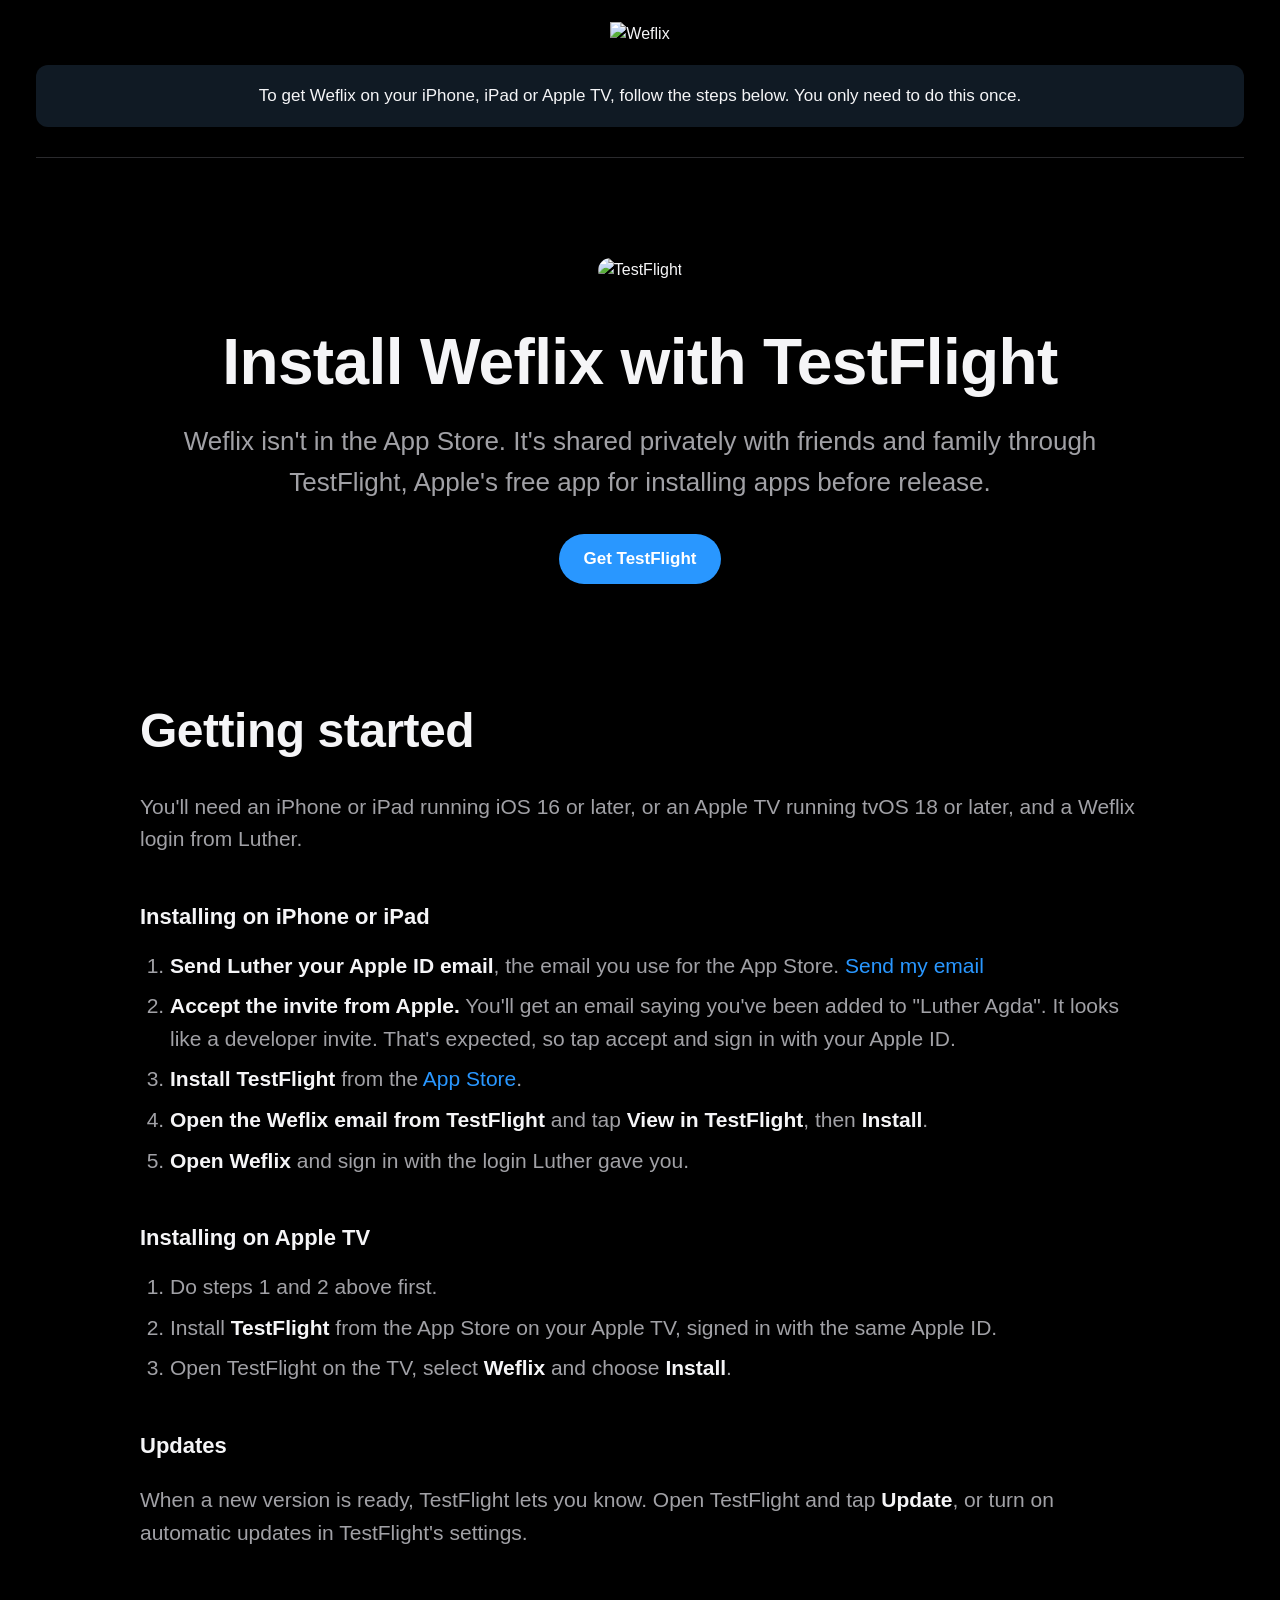
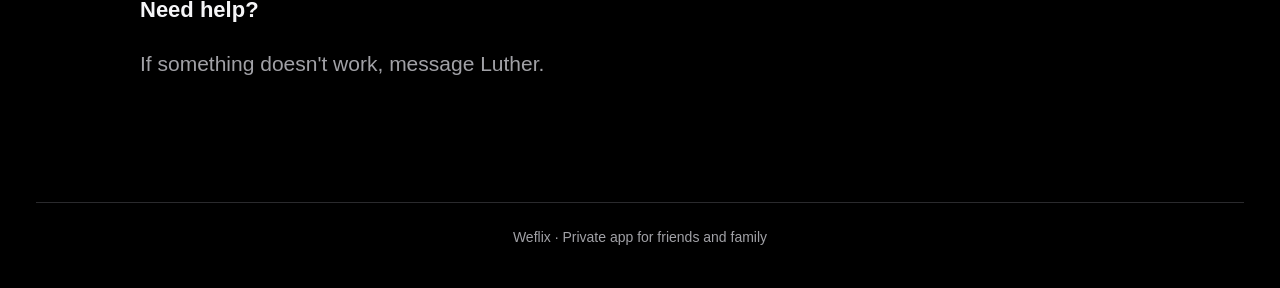
==== web/public/apple/index.html @ 0a8604f0 "feat(server): serve weflix.me/apple, /android install guides and APK downloads Add the two static in" ====
<!doctype html>
<html lang="en">
<head>
<meta charset="utf-8">
<meta name="viewport" content="width=device-width, initial-scale=1">
<title>Get Weflix on iPhone, iPad &amp; Apple TV</title>
<style>
  /* ===== Edit colours here ===== */
  :root { --bg:#000; --text:#f5f5f7; --muted:#a1a1a6; --line:#2a2a2d; --notice:#101a24; --link:#2997ff; }
  * { box-sizing:border-box; }
  body { margin:0; background:var(--bg); color:var(--text); font-family:-apple-system,BlinkMacSystemFont,"SF Pro Text","Segoe UI",Roboto,"Helvetica Neue",sans-serif; line-height:1.55; -webkit-font-smoothing:antialiased; }
  .wrap { max-width:1240px; margin:0 auto; padding:0 16px; }
  .brand { text-align:center; padding:22px 0 18px; }
  .brand img { height:34px; width:auto; }
  .notice { background:var(--notice); border-radius:12px; padding:18px 24px; text-align:center; font-size:17px; }
  hr.sep { border:0; border-top:1px solid var(--line); margin:30px 0 0; }
  .hero { text-align:center; padding:100px 0 110px; }
  .hero img { width:190px; height:190px; border-radius:42px; }
  .hero h1 { font-size:clamp(36px,6vw,64px); line-height:1.1; letter-spacing:-.01em; margin:44px 0 24px; }
  .hero p { color:var(--muted); font-size:clamp(18px,2.4vw,26px); max-width:1000px; margin:0 auto; }
  .hero .btn { margin-top:32px; }
  .content { max-width:1000px; margin:0 auto; padding-bottom:100px; }
  h2 { font-size:clamp(32px,4.5vw,48px); letter-spacing:-.01em; margin:0 0 22px; }
  h3 { font-size:22px; margin:44px 0 12px; }
  p, li { font-size:clamp(17px,1.8vw,21px); color:var(--muted); }
  p strong, li strong { color:var(--text); }
  ol, ul { padding-left:30px; }
  li { margin-bottom:8px; }
  a { color:var(--link); text-decoration:none; }
  a:hover { text-decoration:underline; }
  .btn { display:inline-block; background:var(--link); color:#fff; font-weight:600; font-size:17px; padding:12px 24px; border-radius:980px; }
  .btn:hover { text-decoration:none; opacity:.9; }
  code { background:#1c1c1e; padding:2px 8px; border-radius:6px; color:var(--text); }
  footer { border-top:1px solid var(--line); color:var(--muted); font-size:14px; text-align:center; padding:24px 0 40px; }
</style>
</head>
<body>
<div class="wrap">
  <!-- Weflix wordmark (replace the URL if your logo moves) -->
  <div class="brand"><img src="https://Weflix.me/api/v2/branding/assets/wordmark?v=86c251ab92b90d9a.webp" alt="Weflix"></div>
  <div class="notice">To get Weflix on your iPhone, iPad or Apple TV, follow the steps below. You only need to do this once.</div>
  <hr class="sep">

  <section class="hero">
    <!-- TestFlight icon: save a copy next to this file as testflight.png -->
    <img src="https://testflight.apple.com/images/tf-web-ios-512-dark.png" alt="TestFlight">
    <h1>Install Weflix with TestFlight</h1>
    <p>Weflix isn't in the App Store. It's shared privately with friends and family through TestFlight, Apple's free app for installing apps before release.</p>
    <a class="btn" href="https://apps.apple.com/app/testflight/id899247664">Get TestFlight</a>
  </section>

  <section class="content">
    <h2>Getting started</h2>
    <p>You'll need an iPhone or iPad running iOS 16 or later, or an Apple TV running tvOS 18 or later, and a Weflix login from Luther.</p>

    <h3>Installing on iPhone or iPad</h3>
    <ol>
      <li><strong>Send Luther your Apple ID email</strong>, the email you use for the App Store. <a href="mailto:hello@lutheragda.com?subject=Weflix%20TestFlight%20invite&amp;body=My%20Apple%20ID%20email%20is%3A%20">Send my email</a></li>
      <li><strong>Accept the invite from Apple.</strong> You'll get an email saying you've been added to "Luther Agda". It looks like a developer invite. That's expected, so tap accept and sign in with your Apple ID.</li>
      <li><strong>Install TestFlight</strong> from the <a href="https://apps.apple.com/app/testflight/id899247664">App Store</a>.</li>
      <li><strong>Open the Weflix email from TestFlight</strong> and tap <strong>View in TestFlight</strong>, then <strong>Install</strong>.</li>
      <li><strong>Open Weflix</strong> and sign in with the login Luther gave you.</li>
    </ol>

    <h3>Installing on Apple TV</h3>
    <ol>
      <li>Do steps 1 and 2 above first.</li>
      <li>Install <strong>TestFlight</strong> from the App Store on your Apple TV, signed in with the same Apple ID.</li>
      <li>Open TestFlight on the TV, select <strong>Weflix</strong> and choose <strong>Install</strong>.</li>
    </ol>

    <h3>Updates</h3>
    <p>When a new version is ready, TestFlight lets you know. Open TestFlight and tap <strong>Update</strong>, or turn on automatic updates in TestFlight's settings.</p>

    <h3>Need help?</h3>
    <p>If something doesn't work, message Luther.</p>
  </section>

  <footer>Weflix · Private app for friends and family</footer>
</div>
</body>
</html>
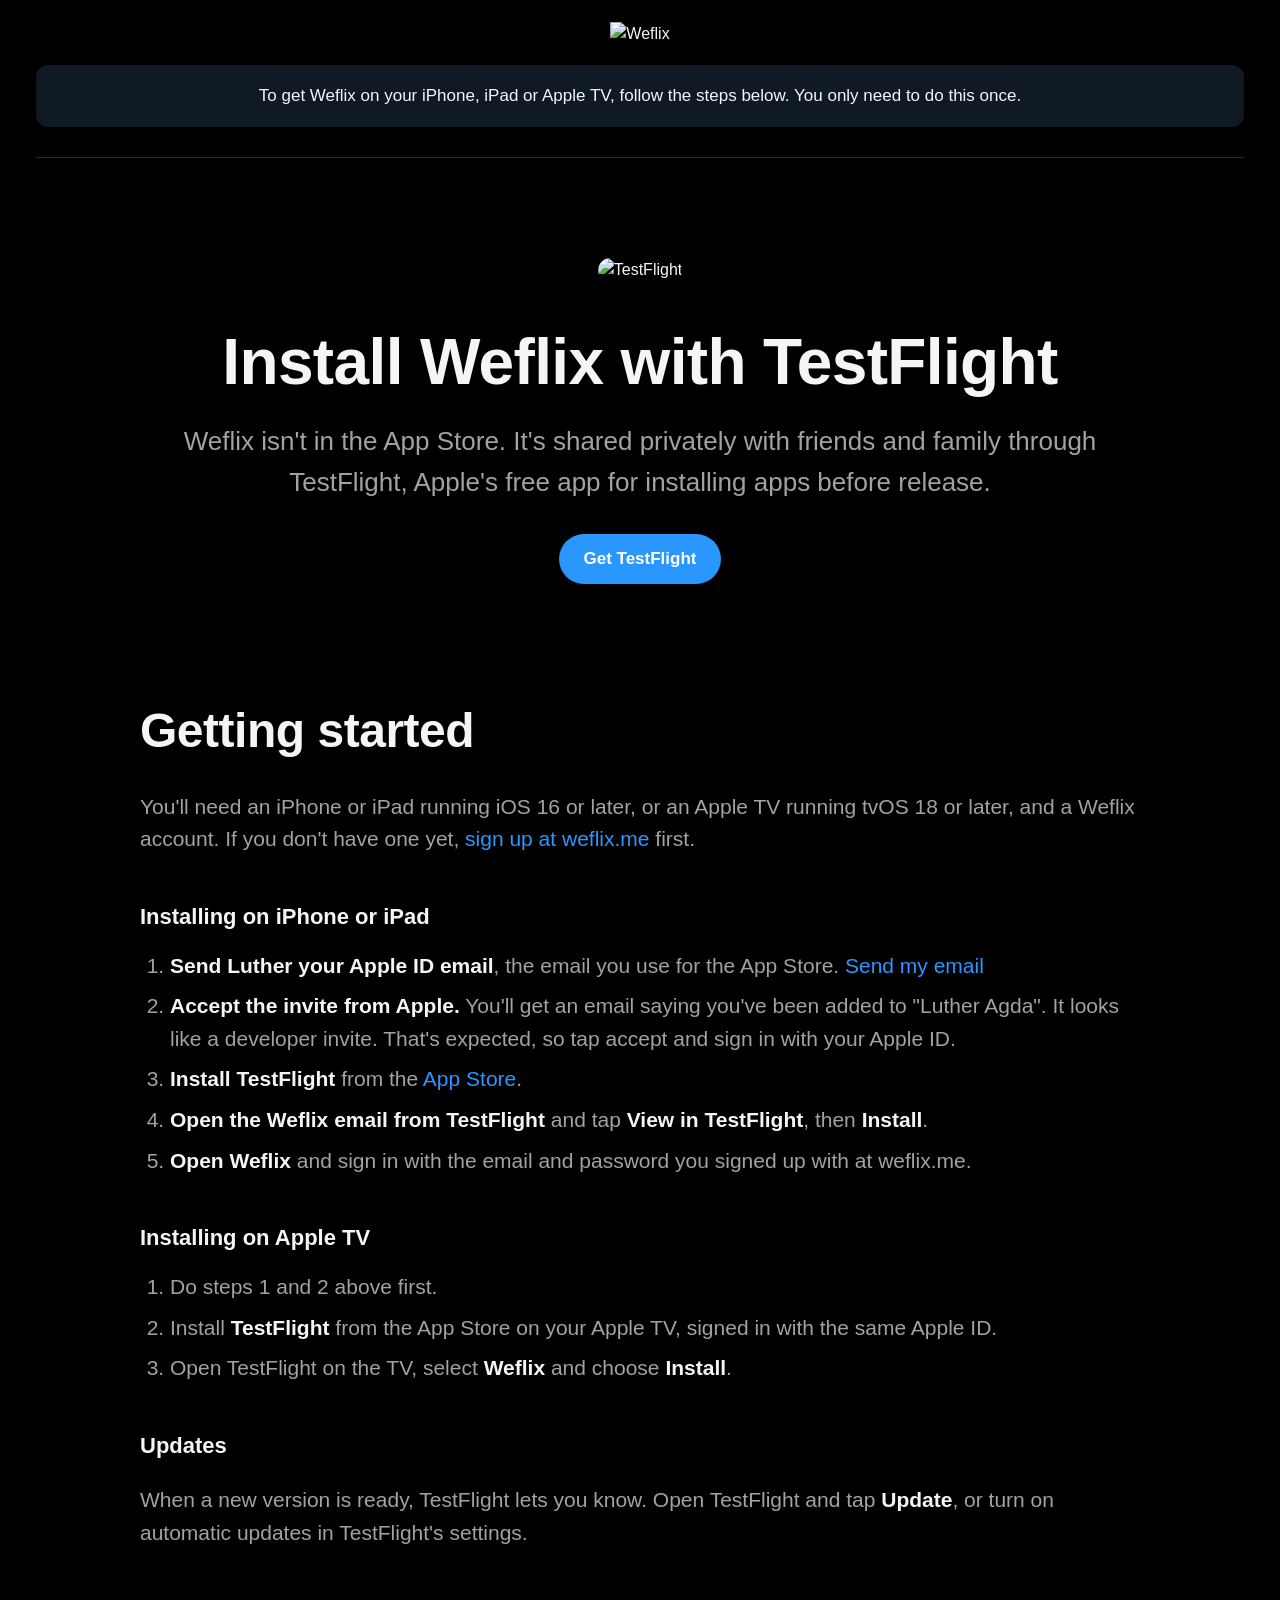
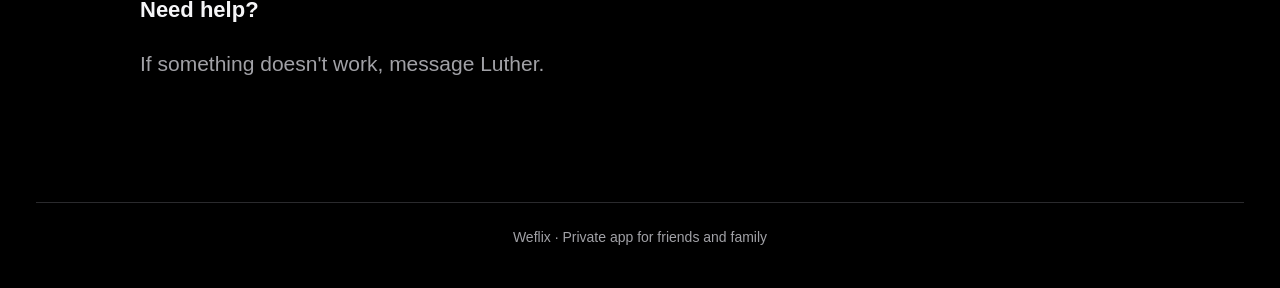
==== commit a7135a9f: "fix(server): redirect bare /apple and /android to their trailing-slash URL android/index.html's app " ====
--- a/web/public/apple/index.html
+++ b/web/public/apple/index.html
@@ -51,7 +51,7 @@
 
   <section class="content">
     <h2>Getting started</h2>
-    <p>You'll need an iPhone or iPad running iOS 16 or later, or an Apple TV running tvOS 18 or later, and a Weflix login from Luther.</p>
+    <p>You'll need an iPhone or iPad running iOS 16 or later, or an Apple TV running tvOS 18 or later, and a Weflix account. If you don't have one yet, <a href="https://weflix.me">sign up at weflix.me</a> first.</p>
 
     <h3>Installing on iPhone or iPad</h3>
     <ol>
@@ -59,7 +59,7 @@
       <li><strong>Accept the invite from Apple.</strong> You'll get an email saying you've been added to "Luther Agda". It looks like a developer invite. That's expected, so tap accept and sign in with your Apple ID.</li>
       <li><strong>Install TestFlight</strong> from the <a href="https://apps.apple.com/app/testflight/id899247664">App Store</a>.</li>
       <li><strong>Open the Weflix email from TestFlight</strong> and tap <strong>View in TestFlight</strong>, then <strong>Install</strong>.</li>
-      <li><strong>Open Weflix</strong> and sign in with the login Luther gave you.</li>
+      <li><strong>Open Weflix</strong> and sign in with the email and password you signed up with at weflix.me.</li>
     </ol>
 
     <h3>Installing on Apple TV</h3>
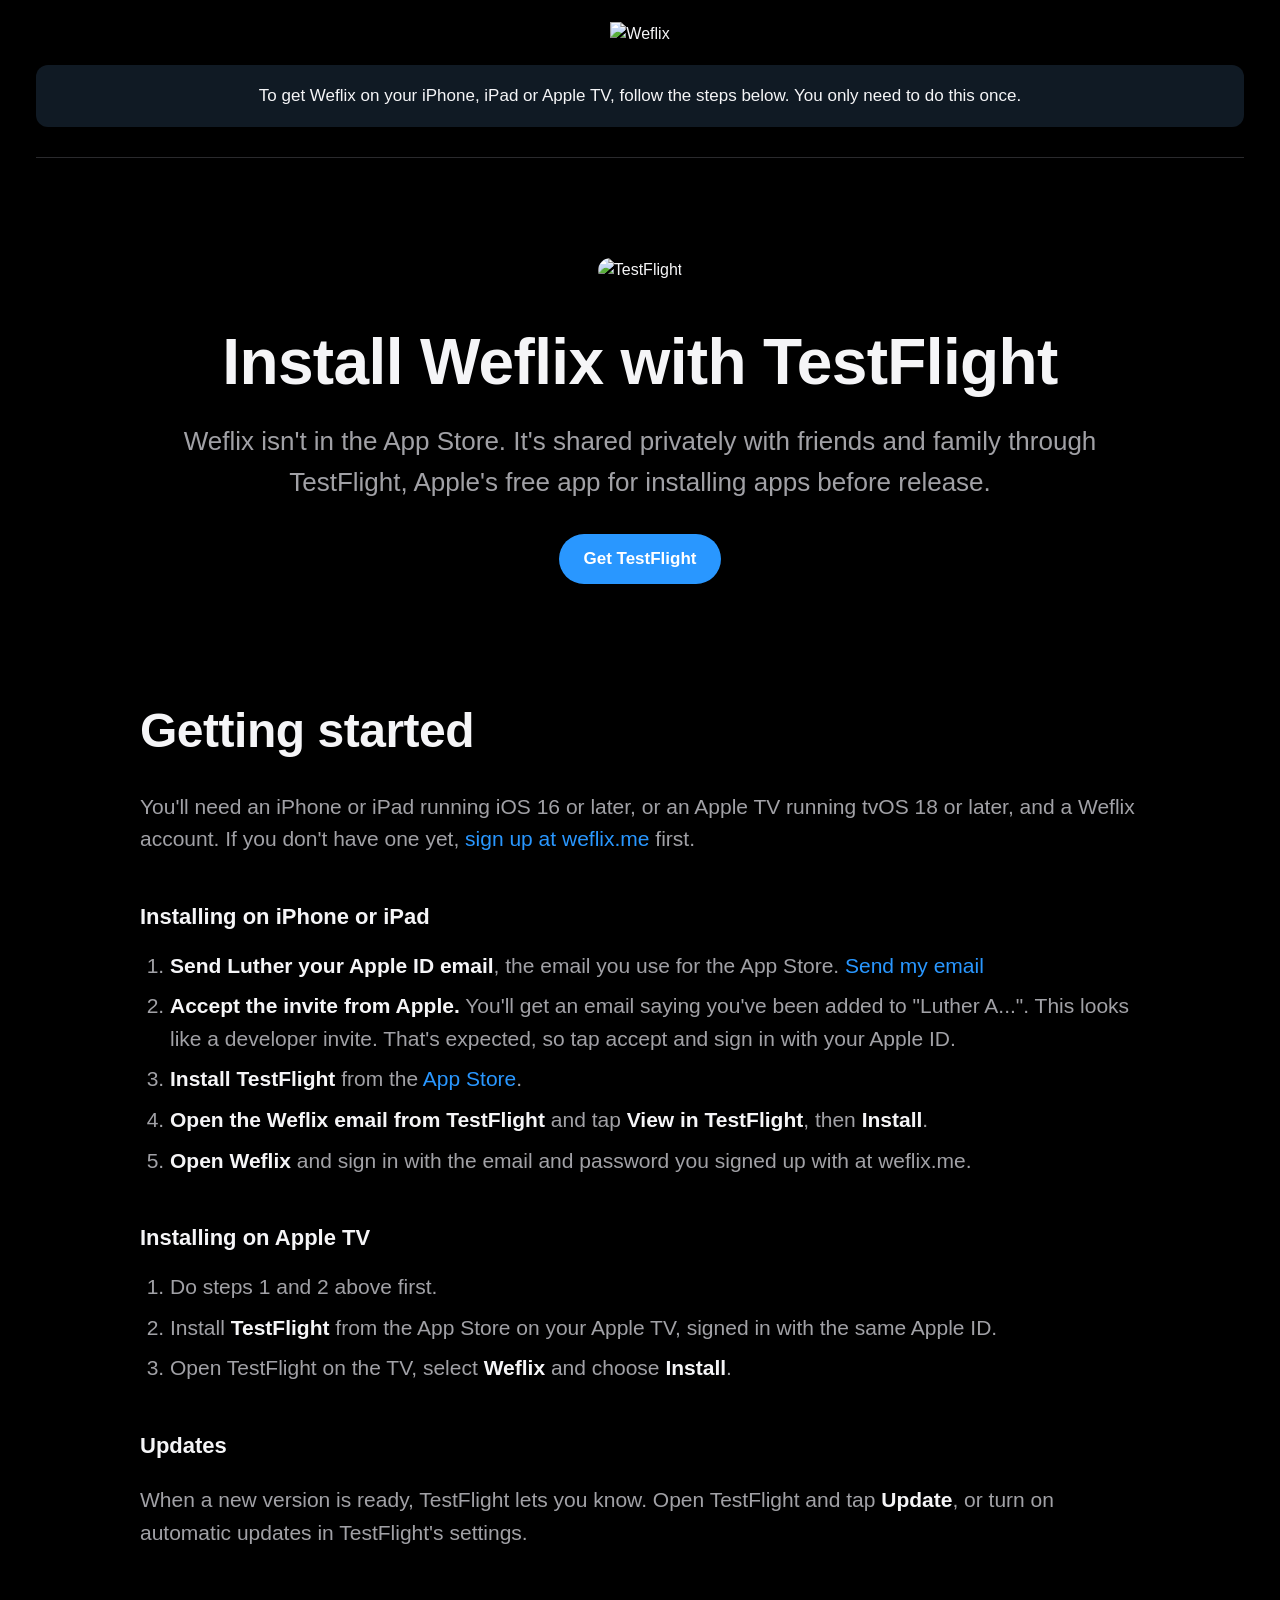
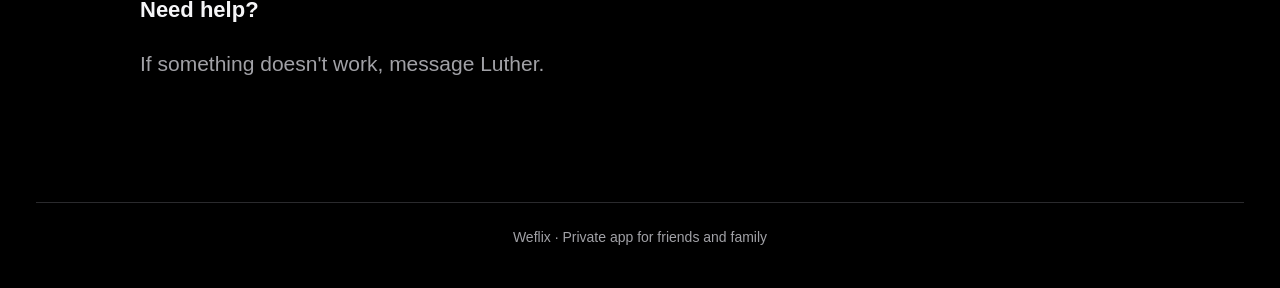
==== commit d2508217: "docs(web): tidy the Apple install guide's TestFlight step Abbreviate the inviter's name in the invit" ====
--- a/web/public/apple/index.html
+++ b/web/public/apple/index.html
@@ -56,7 +56,7 @@
     <h3>Installing on iPhone or iPad</h3>
     <ol>
       <li><strong>Send Luther your Apple ID email</strong>, the email you use for the App Store. <a href="mailto:hello@lutheragda.com?subject=Weflix%20TestFlight%20invite&amp;body=My%20Apple%20ID%20email%20is%3A%20">Send my email</a></li>
-      <li><strong>Accept the invite from Apple.</strong> You'll get an email saying you've been added to "Luther Agda". It looks like a developer invite. That's expected, so tap accept and sign in with your Apple ID.</li>
+      <li><strong>Accept the invite from Apple.</strong> You'll get an email saying you've been added to "Luther A...". This looks like a developer invite. That's expected, so tap accept and sign in with your Apple ID.</li>
       <li><strong>Install TestFlight</strong> from the <a href="https://apps.apple.com/app/testflight/id899247664">App Store</a>.</li>
       <li><strong>Open the Weflix email from TestFlight</strong> and tap <strong>View in TestFlight</strong>, then <strong>Install</strong>.</li>
       <li><strong>Open Weflix</strong> and sign in with the email and password you signed up with at weflix.me.</li>
